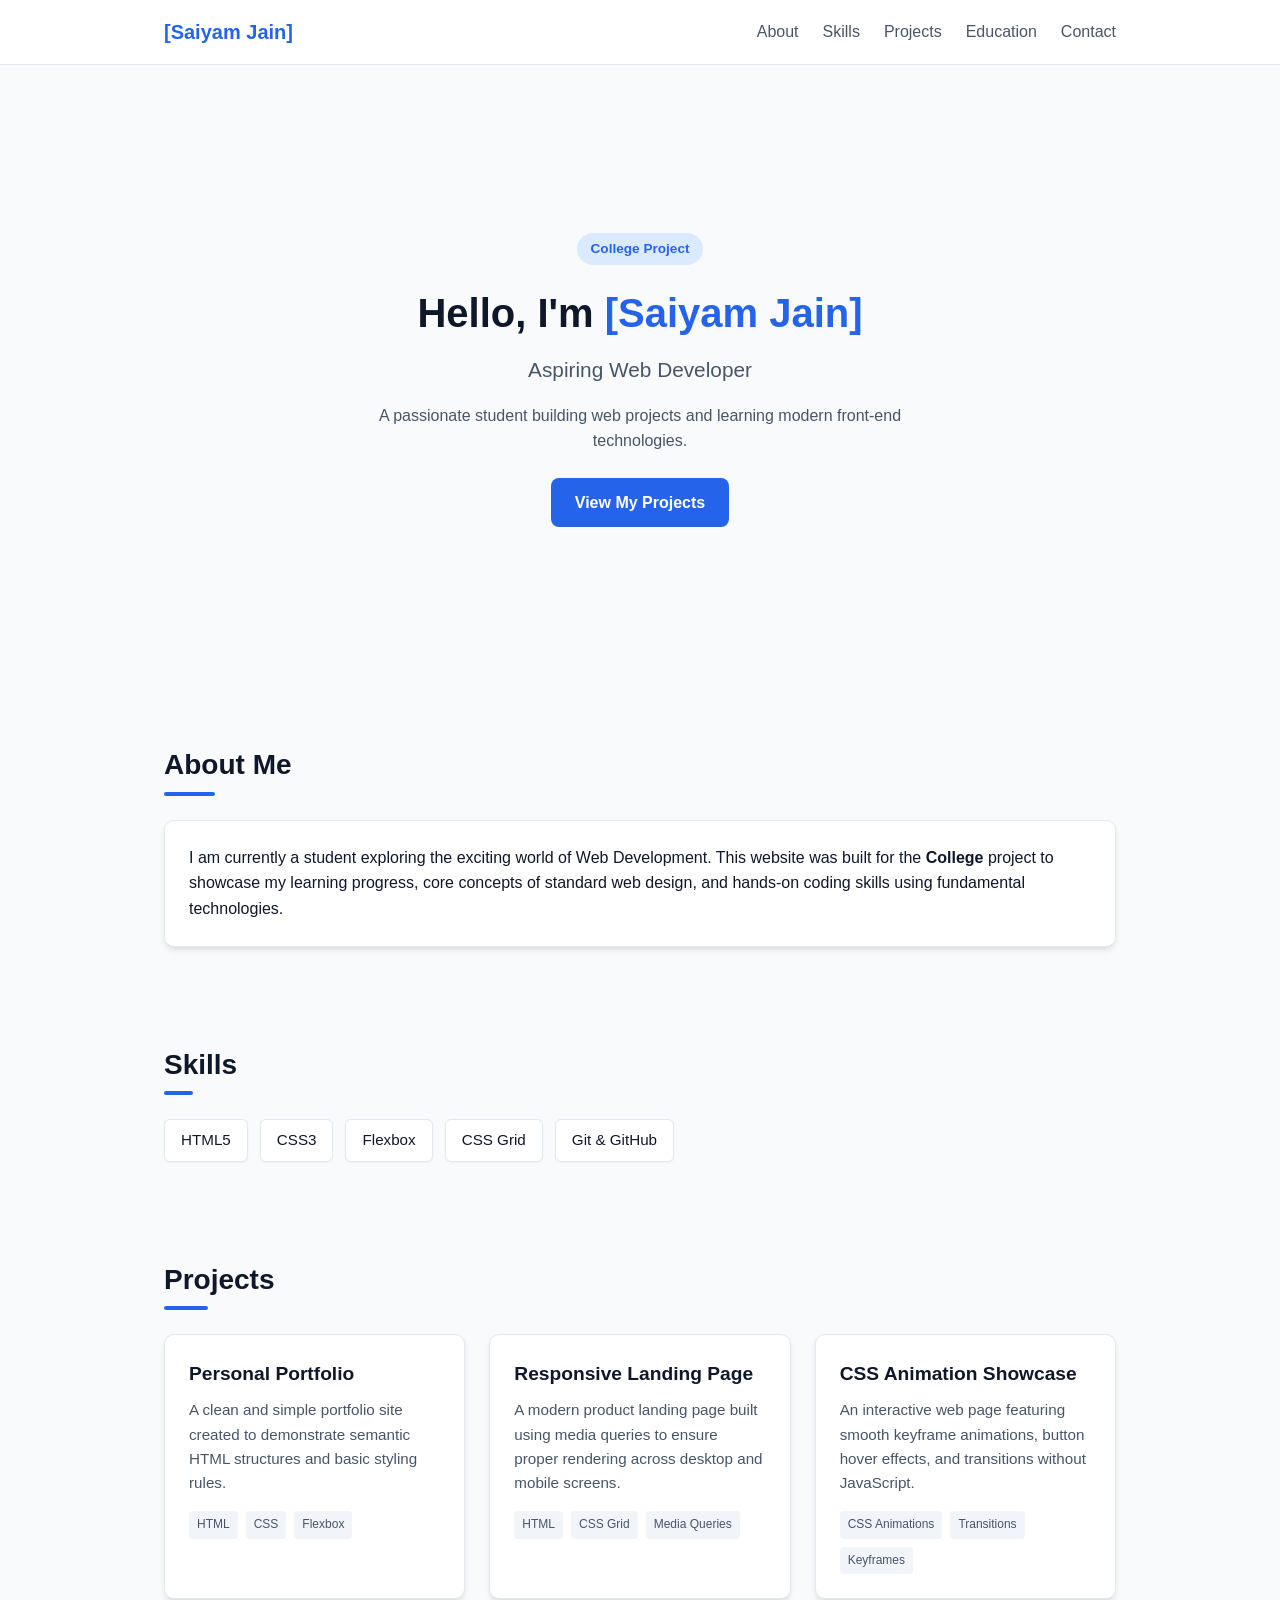
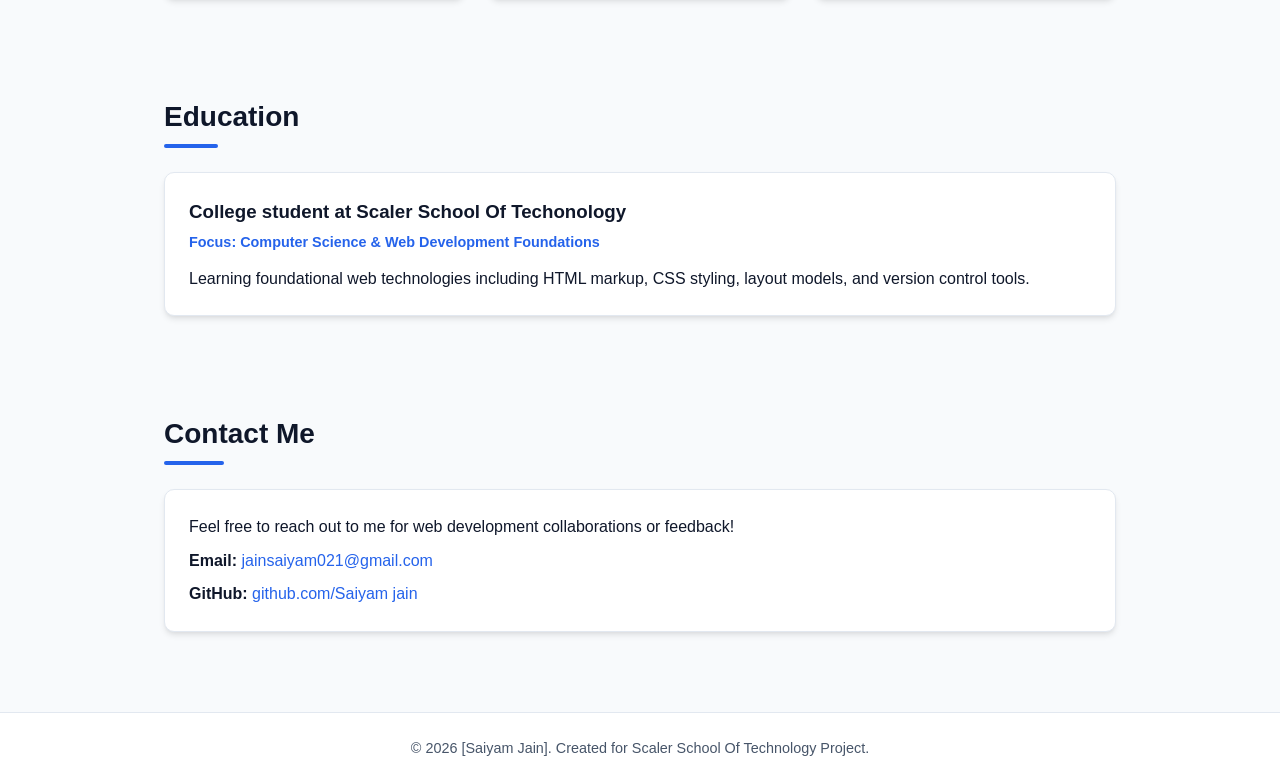
==== portfolio.html @ e8cf3c19 "Add files via upload" ====
<!DOCTYPE html>
<html lang="en">
<head>
  <meta charset="UTF-8">
  <meta name="viewport" content="width=device-width, initial-scale=1.0">
  <title>[Saiyam Jain] - Personal Portfolio</title>
  <link rel="stylesheet" href="index.css">
</head>
<body>

  <!-- Header Section with Navigation Links -->
  <header class="header">
    <nav class="navbar">
      <a href="#" class="logo">[Saiyam Jain]</a>
      <ul class="nav-links">
        <li><a href="#about">About</a></li>
        <li><a href="#skills">Skills</a></li>
        <li><a href="#projects">Projects</a></li>
        <li><a href="#education">Education</a></li>
        <li><a href="#contact">Contact</a></li>
      </ul>
    </nav>
  </header>

  <main>
    <!-- Hero Section -->
    <section id="hero" class="hero">
      <div class="hero-content">
        <span class="badge">College Project</span>
        <h1>Hello, I'm <span class="accent-text">[Saiyam Jain]</span></h1>
        <h2>Aspiring Web Developer</h2>
        <p>A passionate student building web projects and learning modern front-end technologies.</p>
        <a href="#projects" class="btn">View My Projects</a>
      </div>
    </section>

    <!-- About Section -->
    <section id="about" class="section">
      <h2 class="section-title">About Me</h2>
      <div class="card about-card">
        <p>
          I am currently a student exploring the exciting world of Web Development. 
          This website was built for the <strong>College</strong> project to showcase my learning progress, 
          core concepts of standard web design, and hands-on coding skills using fundamental technologies.
        </p>
      </div>
    </section>

    <!-- Skills Section -->
    <section id="skills" class="section">
      <h2 class="section-title">Skills</h2>
      <div class="skills-container">
        <div class="skill-tag">HTML5</div>
        <div class="skill-tag">CSS3</div>
        <div class="skill-tag">Flexbox</div>
        <div class="skill-tag">CSS Grid</div>
        <div class="skill-tag">Git & GitHub</div>
      </div>
    </section>

    <!-- Projects Section -->
    <section id="projects" class="section">
      <h2 class="section-title">Projects</h2>
      <div class="projects-grid">
        
        <!-- Project 1 -->
        <div class="project-card">
          <h3>Personal Portfolio</h3>
          <p>A clean and simple portfolio site created to demonstrate semantic HTML structures and basic styling rules.</p>
          <div class="project-tech">
            <span>HTML</span>
            <span>CSS</span>
            <span>Flexbox</span>
          </div>
        </div>

        <!-- Project 2 -->
        <div class="project-card">
          <h3>Responsive Landing Page</h3>
          <p>A modern product landing page built using media queries to ensure proper rendering across desktop and mobile screens.</p>
          <div class="project-tech">
            <span>HTML</span>
            <span>CSS Grid</span>
            <span>Media Queries</span>
          </div>
        </div>

        <!-- Project 3 -->
        <div class="project-card">
          <h3>CSS Animation Showcase</h3>
          <p>An interactive web page featuring smooth keyframe animations, button hover effects, and transitions without JavaScript.</p>
          <div class="project-tech">
            <span>CSS Animations</span>
            <span>Transitions</span>
            <span>Keyframes</span>
          </div>
        </div>

      </div>
    </section>

    <!-- Education Section -->
    <section id="education" class="section">
      <h2 class="section-title">Education</h2>
      <div class="card">
        <h3>College student at Scaler School Of Techonology </h3>
        <p class="subtitle">Focus: Computer Science & Web Development Foundations</p>
        <p>Learning foundational web technologies including HTML markup, CSS styling, layout models, and version control tools.</p>
      </div>
    </section>

    <!-- Contact Section -->
    <section id="contact" class="section">
      <h2 class="section-title">Contact Me</h2>
      <div class="card contact-card">
        <p>Feel free to reach out to me for web development collaborations or feedback!</p>
        <div class="contact-links">
          <p><strong>Email:</strong> <a href="mailto:jainsaiyam021@gmail.com">jainsaiyam021@gmail.com</a></p>
          <p><strong>GitHub:</strong> <a href="https://github.com/jainsaiyam021-png" target="_blank" rel="noopener noreferrer">github.com/Saiyam jain</a></p>
        </div>
      </div>
    </section>
  </main>

  <!-- Footer Section -->
  <footer class="footer">
    <p>&copy; 2026 [Saiyam Jain]. Created for Scaler School Of Technology Project.</p>
  </footer>

</body>
</html>
---- index.css ----
/* STREAMING_CHUNK:Defining CSS variables and global reset styles... */
/* ==========================================================================
   Global Variables & Styles
   ========================================================================== */
:root {
  /* Theme Colors */
  --bg-color: #f8fafc;         /* Light neutral background */
  --card-bg: #ffffff;          /* White card background */
  --text-dark: #0f172a;        /* Dark heading text */
  --text-muted: #475569;       /* Muted paragraph text */
  --accent-color: #2563eb;     /* Blue accent color */
  --accent-hover: #1d4ed8;     /* Darker blue for hover */
  --border-color: #e2e8f0;     /* Border gray */
  --shadow: 0 4px 6px -1px rgba(0, 0, 0, 0.1), 0 2px 4px -2px rgba(0, 0, 0, 0.05);
}

/* Basic Reset for consistent sizing across browsers */
* {
  margin: 0;
  padding: 0;
  box-sizing: border-box; /* Includes padding and border in element width */
}

html {
  scroll-behavior: smooth; /* Smooth scrolling when clicking navbar anchor links */
}

body {
  font-family: 'Segoe UI', Tahoma, Geneva, Verdana, sans-serif;
  background-color: var(--bg-color);
  color: var(--text-dark);
  line-height: 1.6;
}

/* STREAMING_CHUNK:Styling the header and flexbox navbar... */
/* ==========================================================================
   Header & Navbar (Flexbox Layout)
   ========================================================================== */
.header {
  background-color: var(--card-bg);
  border-bottom: 1px solid var(--border-color);
  position: sticky;
  top: 0;
  z-index: 100;
}

/* FLEXBOX DEMO: Navbar layout using display: flex */
.navbar {
  display: flex;
  justify-content: space-between; /* Space out logo and links */
  align-items: center;            /* Center vertically */
  max-width: 1000px;
  margin: 0 auto;                 /* BOX MODEL: Auto left/right margin centers element */
  padding: 1rem 1.5rem;          /* BOX MODEL: Internal spacing */
}

.logo {
  font-size: 1.25rem;
  font-weight: 700;
  color: var(--accent-color);
  text-decoration: none;
}

.nav-links {
  display: flex;       /* FLEXBOX: Align navigation items horizontally */
  list-style: none;
  gap: 1.5rem;          /* Space between links */
}

.nav-links a {
  text-decoration: none;
  color: var(--text-muted);
  font-weight: 500;
  /* TRANSITION DEMO: Smooth color transition on hover */
  transition: color 0.2s ease;
}

.nav-links a:hover {
  color: var(--accent-color);
}

/* STREAMING_CHUNK:Designing the flexbox hero section... */
/* ==========================================================================
   Hero Section (Flexbox & Keyframe Animation)
   ========================================================================== */
/* FLEXBOX DEMO: Hero container alignment */
.hero {
  display: flex;
  justify-content: center;
  align-items: center;
  min-height: 70vh;
  padding: 2rem 1.5rem;
  text-align: center;
  /* KEYFRAME ANIMATION: Applied to entire hero section on page load */
  animation: fadeIn 1s ease-in-out;
}

.badge {
  display: inline-block;
  background-color: #dbeafe;
  color: var(--accent-color);
  padding: 0.35rem 0.85rem;      /* BOX MODEL: Padding inside badge */
  border-radius: 50px;           /* BOX MODEL: Rounded pill border */
  font-size: 0.85rem;
  font-weight: 600;
  margin-bottom: 1rem;
}

.hero h1 {
  font-size: 2.5rem;
  margin-bottom: 0.5rem;
}

.accent-text {
  color: var(--accent-color);
}

.hero h2 {
  font-size: 1.3rem;
  color: var(--text-muted);
  font-weight: 500;
  margin-bottom: 1rem;
}

.hero p {
  max-width: 600px;
  margin: 0 auto 1.5rem auto;
  color: var(--text-muted);
}

/* Button with Hover Transition & Box Model */
.btn {
  display: inline-block;
  background-color: var(--accent-color);
  color: #ffffff;
  padding: 0.75rem 1.5rem;       /* BOX MODEL: Padding */
  border-radius: 8px;            /* BOX MODEL: Curved corners */
  text-decoration: none;
  font-weight: 600;
  /* TRANSITION DEMO: Smooth transformation and shadow effect */
  transition: transform 0.2s ease, background-color 0.2s ease, box-shadow 0.2s ease;
}

.btn:hover {
  background-color: var(--accent-hover);
  transform: translateY(-2px);   /* Moves button slightly upwards */
  box-shadow: var(--shadow);
}

/* STREAMING_CHUNK:Adding keyframes animation for hero section... */
/* ==========================================================================
   CSS Keyframes Animation
   ========================================================================== */
@keyframes fadeIn {
  from {
    opacity: 0;
    transform: translateY(15px);
  }
  to {
    opacity: 1;
    transform: translateY(0);
  }
}

/* STREAMING_CHUNK:Styling about, skills, and education sections... */
/* ==========================================================================
   Sections & General Card Styling
   ========================================================================== */
.section {
  max-width: 1000px;
  margin: 0 auto;
  padding: 3rem 1.5rem;
}

.section-title {
  font-size: 1.75rem;
  margin-bottom: 1.5rem;
  position: relative;
  display: inline-block;
}

/* Decorative line under titles */
.section-title::after {
  content: '';
  display: block;
  width: 40%;
  height: 4px;
  background-color: var(--accent-color);
  border-radius: 2px;
  margin-top: 4px;
}

/* BOX MODEL DEMO: Card container demonstrating border, padding, and margin */
.card {
  background-color: var(--card-bg);
  padding: 1.5rem;               /* BOX MODEL: Internal spacing */
  border: 1px solid var(--border-color); /* BOX MODEL: Outer border */
  border-radius: 10px;           /* BOX MODEL: Rounded corners */
  box-shadow: var(--shadow);
}

.card h3 {
  margin-bottom: 0.25rem;
}

.card .subtitle {
  color: var(--accent-color);
  font-size: 0.9rem;
  font-weight: 600;
  margin-bottom: 0.75rem;
}

/* Skills Badges Flex Layout */
.skills-container {
  display: flex;
  flex-wrap: wrap;              /* Wrap badges to next line on small screens */
  gap: 0.75rem;
}

.skill-tag {
  background-color: var(--card-bg);
  border: 1px solid var(--border-color);
  padding: 0.5rem 1rem;         /* BOX MODEL: Padding */
  border-radius: 6px;           /* BOX MODEL: Border-radius */
  font-weight: 500;
  font-size: 0.95rem;
  box-shadow: 0 1px 2px rgba(0, 0, 0, 0.05);
}

/* STREAMING_CHUNK:Configuring CSS grid for project cards... */
/* ==========================================================================
   CSS Grid Layout (Projects Section)
   ========================================================================== */
/* CSS GRID DEMO: Grid container splitting cards into 3 equal columns */
.projects-grid {
  display: grid;
  grid-template-columns: repeat(3, 1fr); /* Creates 3 equal width columns */
  gap: 1.5rem;                             /* Spacing between grid items */
}

/* STREAMING_CHUNK:Applying hover transitions and box model styling... */
.project-card {
  background-color: var(--card-bg);
  border: 1px solid var(--border-color);   /* BOX MODEL: Border */
  border-radius: 10px;                     /* BOX MODEL: Border radius */
  padding: 1.5rem;                         /* BOX MODEL: Padding */
  box-shadow: var(--shadow);
  
  /* TRANSITION DEMO: Prepares card for hover effect */
  transition: transform 0.3s ease, border-color 0.3s ease, box-shadow 0.3s ease;
}

/* HOVER EFFECT DEMO */
.project-card:hover {
  transform: translateY(-5px);
  border-color: var(--accent-color);
  box-shadow: 0 10px 15px -3px rgba(0, 0, 0, 0.1);
}

.project-card h3 {
  font-size: 1.2rem;
  margin-bottom: 0.5rem;
}

.project-card p {
  color: var(--text-muted);
  font-size: 0.95rem;
  margin-bottom: 1rem;
}

/* Technologies used badges inside project card */
.project-tech {
  display: flex;
  gap: 0.5rem;
  flex-wrap: wrap;
}

.project-tech span {
  font-size: 0.75rem;
  background-color: #f1f5f9;
  color: var(--text-muted);
  padding: 0.25rem 0.5rem;
  border-radius: 4px;
}

/* STREAMING_CHUNK:Styling contact and footer sections... */
/* ==========================================================================
   Contact & Footer
   ========================================================================== */
.contact-links p {
  margin-top: 0.5rem;
}

.contact-links a {
  color: var(--accent-color);
  text-decoration: none;
}

.contact-links a:hover {
  text-decoration: underline;
}

.footer {
  text-align: center;
  padding: 1.5rem;
  background-color: var(--card-bg);
  border-top: 1px solid var(--border-color);
  color: var(--text-muted);
  font-size: 0.9rem;
  margin-top: 2rem;
}

/* STREAMING_CHUNK:Adding responsive media queries for mobile devices... */
/* ==========================================================================
   Media Query (Responsive Design for Tablets & Mobile)
   ========================================================================== */
/* MEDIA QUERY DEMO: Switches multi-column layout to single column on screens under 768px */
@media (max-width: 768px) {
  /* Switch navbar to column stack on smaller screens */
  .navbar {
    flex-direction: column;
    gap: 1rem;
  }

  .nav-links {
    gap: 1rem;
  }

  .hero h1 {
    font-size: 2rem;
  }

  /* Responsive Grid: Changes project cards from 3 columns to 1 column */
  .projects-grid {
    grid-template-columns: 1fr;
  }
}
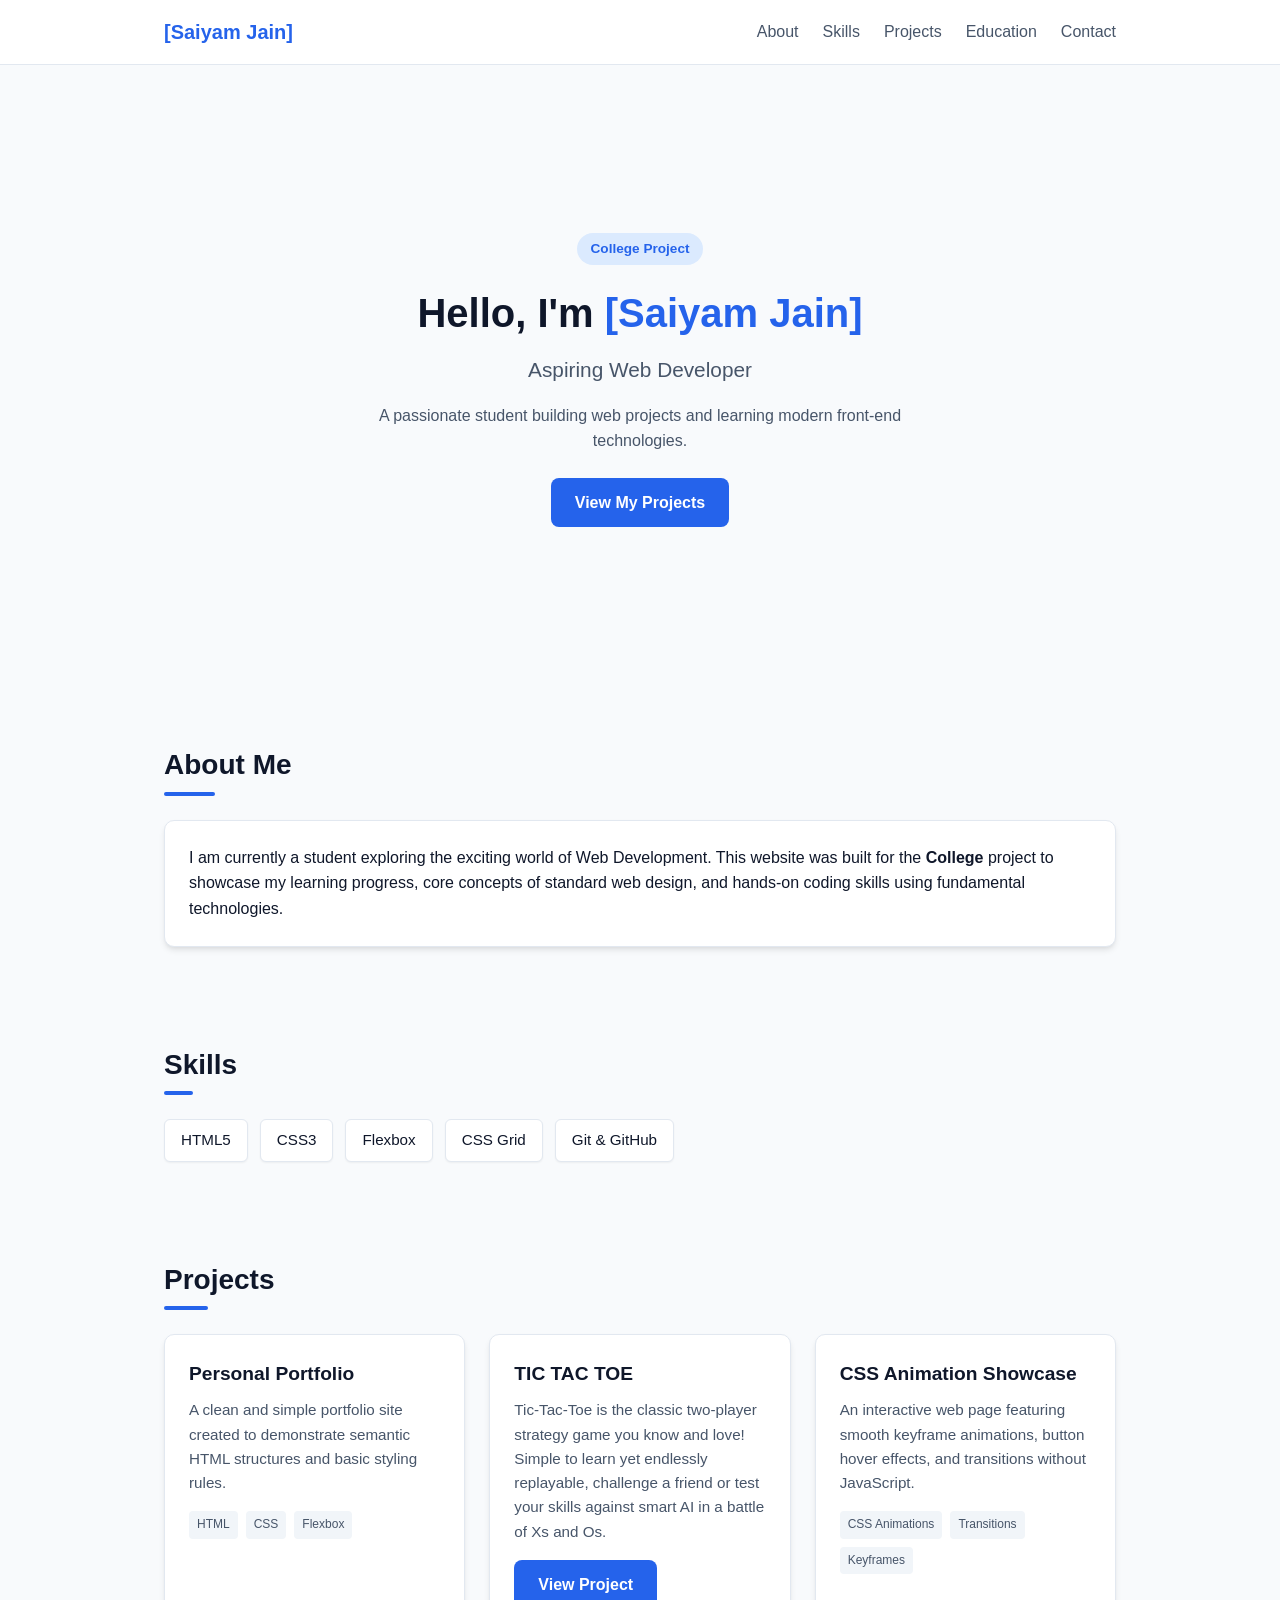
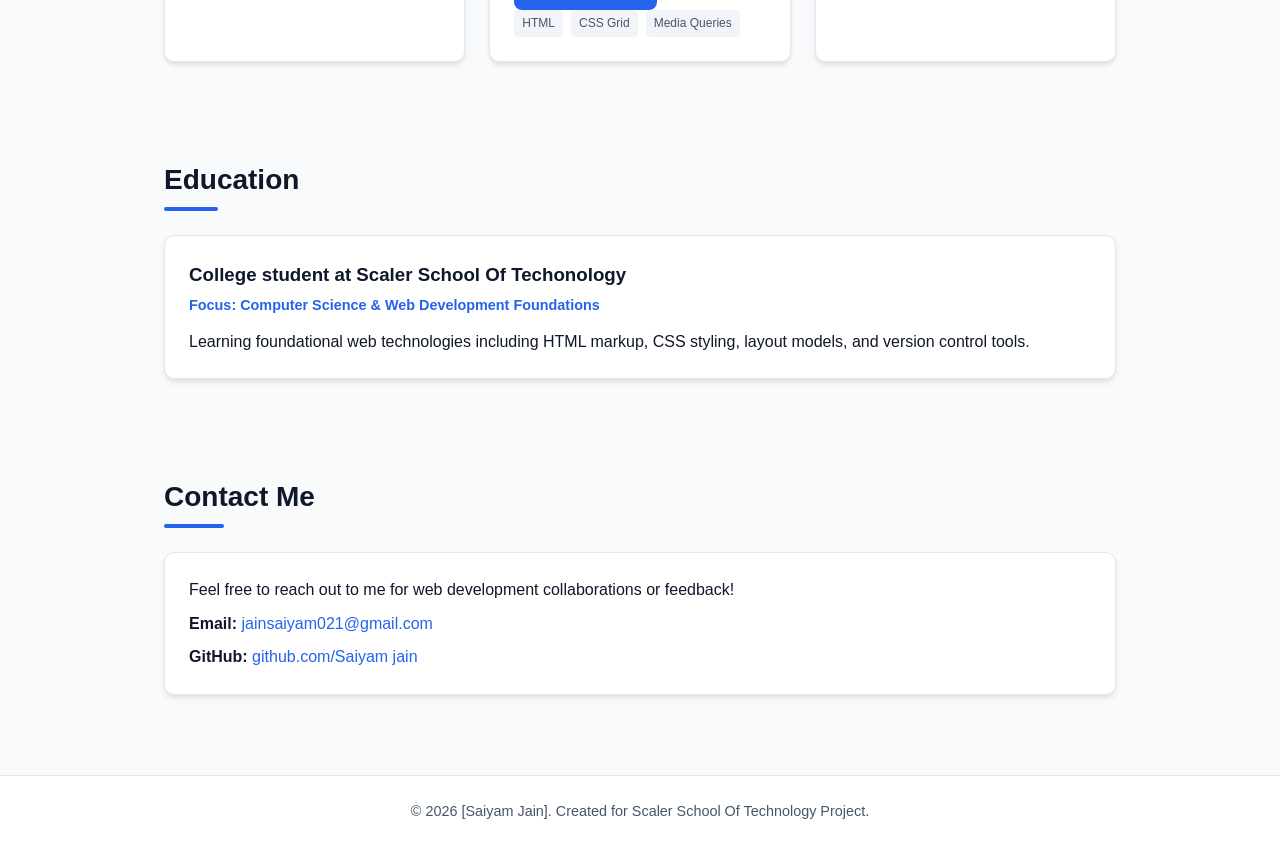
==== commit 6b0ac154: "Update portfolio.html" ====
--- a/portfolio.html
+++ b/portfolio.html
@@ -76,8 +76,9 @@
 
         <!-- Project 2 -->
         <div class="project-card">
-          <h3>Responsive Landing Page</h3>
-          <p>A modern product landing page built using media queries to ensure proper rendering across desktop and mobile screens.</p>
+          <h3>TIC TAC TOE</h3>
+          <p>Tic-Tac-Toe is the classic two-player strategy game you know and love! Simple to learn yet endlessly replayable, challenge a friend or test your skills against smart AI in a battle of Xs and Os.</p>
+          <a href="https://github.com/jainsaiyam021-png/tictactoe/settings/pages" target="_blank" class="btn">View Project</a>
           <div class="project-tech">
             <span>HTML</span>
             <span>CSS Grid</span>
@@ -128,4 +129,4 @@
   </footer>
 
 </body>
-</html>+</html>
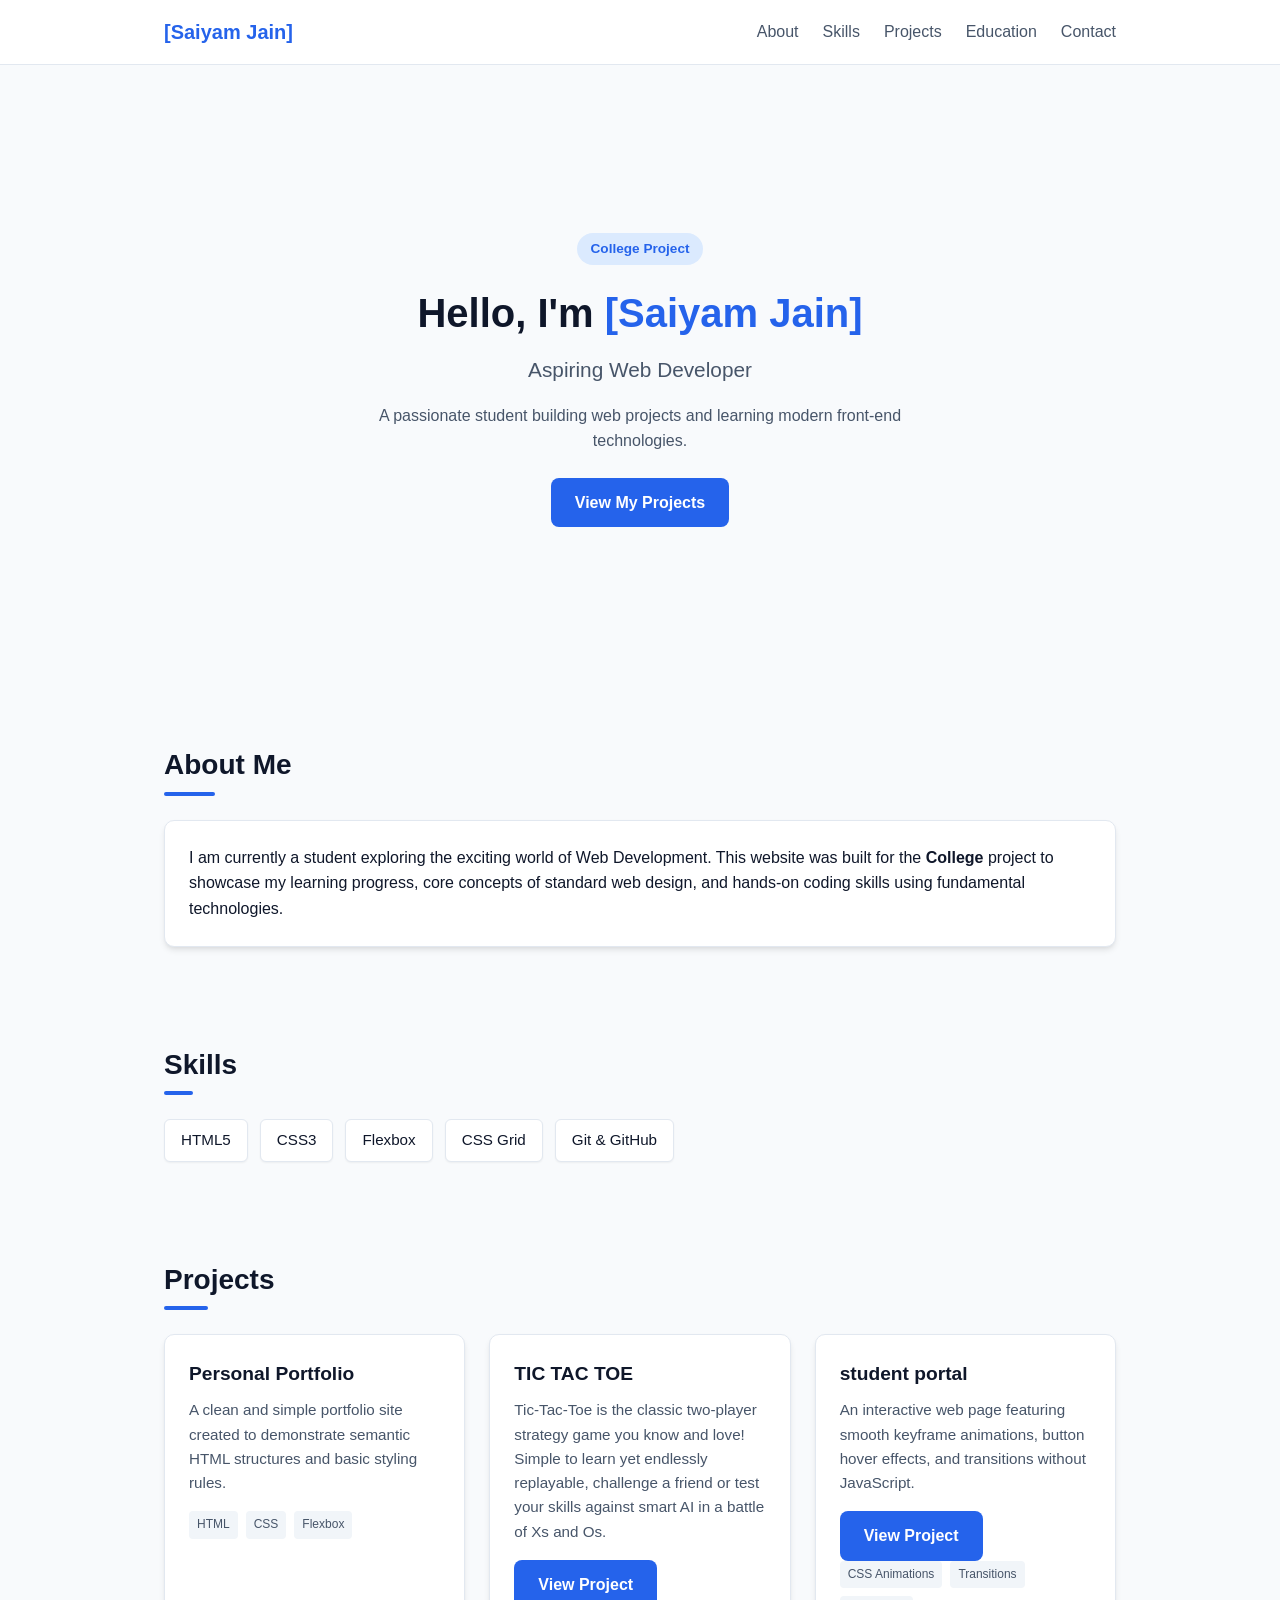
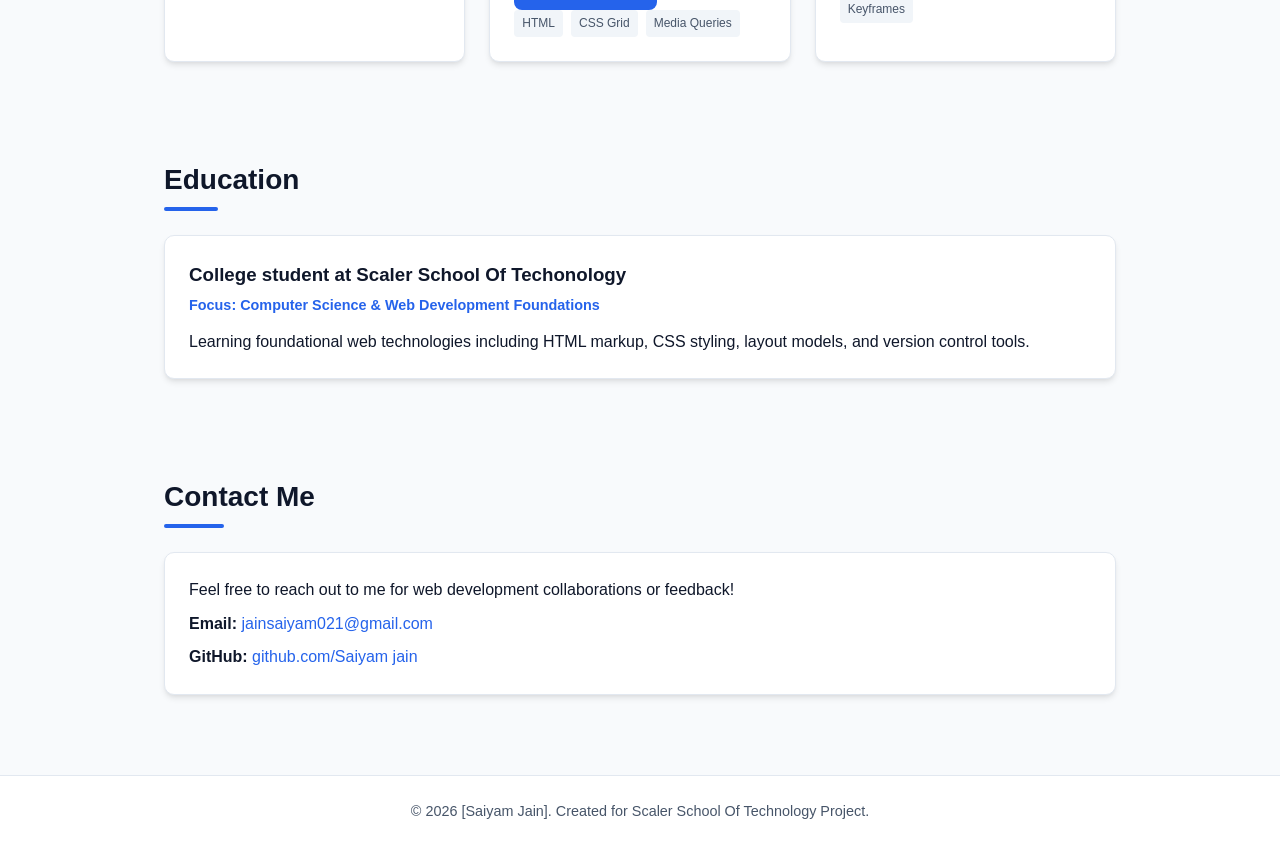
==== commit ffc73337: "Update portfolio.html" ====
--- a/portfolio.html
+++ b/portfolio.html
@@ -78,7 +78,7 @@
         <div class="project-card">
           <h3>TIC TAC TOE</h3>
           <p>Tic-Tac-Toe is the classic two-player strategy game you know and love! Simple to learn yet endlessly replayable, challenge a friend or test your skills against smart AI in a battle of Xs and Os.</p>
-          <a href="https://github.com/jainsaiyam021-png/tictactoe/settings/pages" target="_blank" class="btn">View Project</a>
+          <a href="https://jainsaiyam021-png.github.io/tictactoe/modern_portfolio_tic_tac_toe.html" target="_blank" class="btn">View Project</a>
           <div class="project-tech">
             <span>HTML</span>
             <span>CSS Grid</span>
@@ -88,8 +88,9 @@
 
         <!-- Project 3 -->
         <div class="project-card">
-          <h3>CSS Animation Showcase</h3>
+          <h3>student portal</h3>
           <p>An interactive web page featuring smooth keyframe animations, button hover effects, and transitions without JavaScript.</p>
+           <a href="https://jainsaiyam021-png.github.io/student-portal/" target="_blank" class="btn">View Project</a>
           <div class="project-tech">
             <span>CSS Animations</span>
             <span>Transitions</span>
